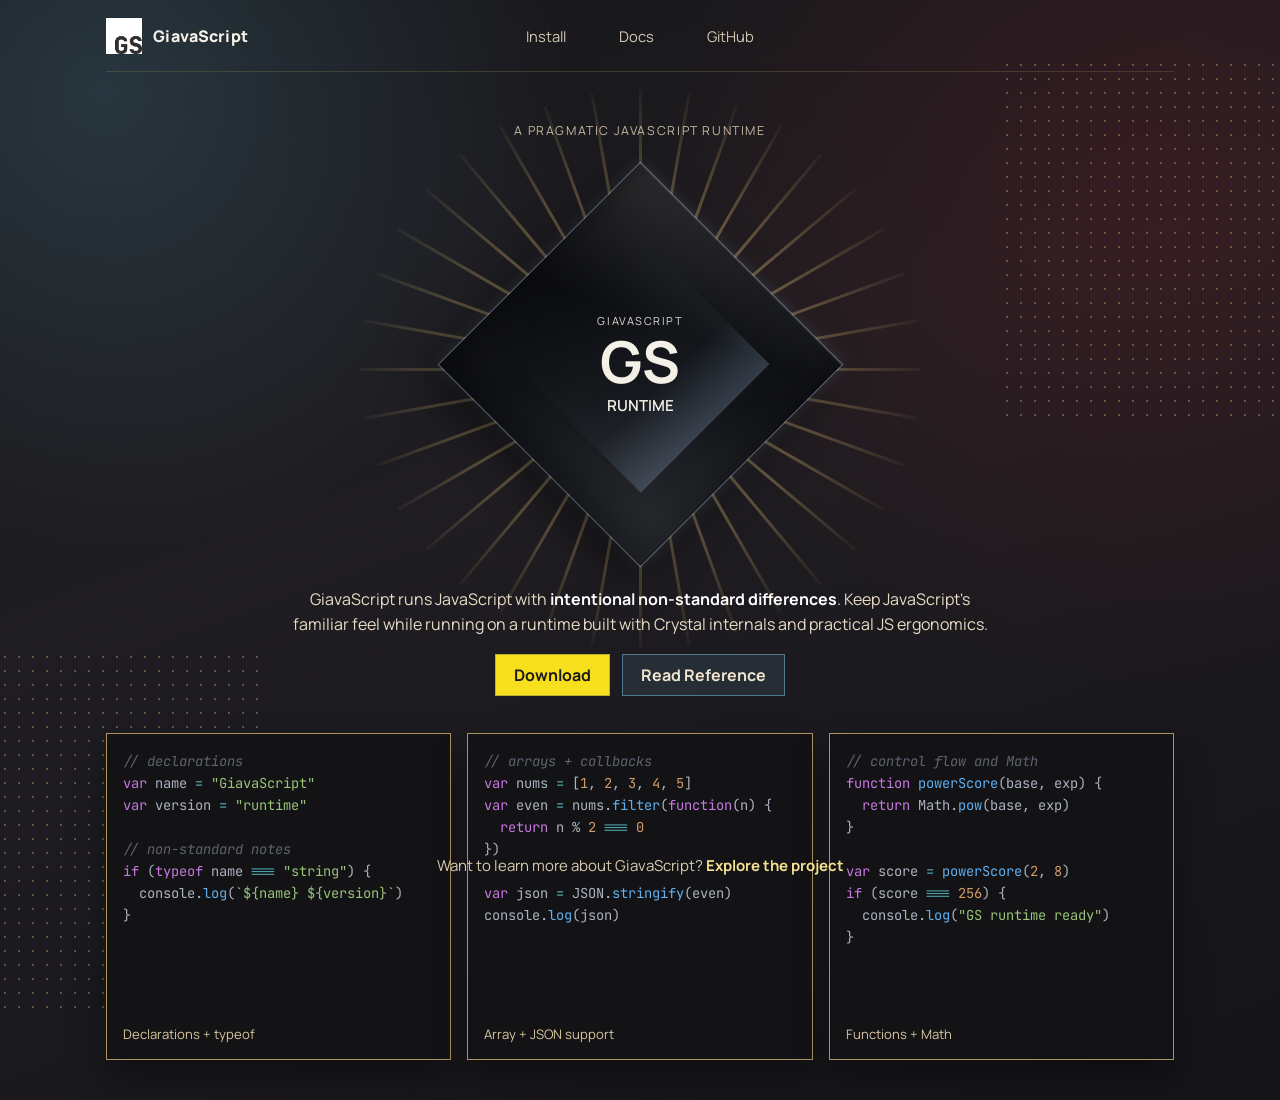
==== index.html @ 26309094 "installation page" ====
<!doctype html>
<html lang="en">

<head>
  <meta charset="UTF-8">
  <meta name="viewport" content="width=device-width, initial-scale=1.0">
  <title>GiavaScript — Run JavaScript Everywhere</title>
  <meta name="description" content="GiavaScript (GS) is a runtime for JavaScript with intentional non-standard differences.">
  <link rel="preconnect" href="https://fonts.googleapis.com">
  <link rel="preconnect" href="https://fonts.gstatic.com" crossorigin>
  <link
    href="https://fonts.googleapis.com/css2?family=Manrope:wght@400;600;700;800&family=JetBrains+Mono:wght@400;600&display=swap"
    rel="stylesheet">
  <link rel="stylesheet" href="assets/css/style.css">
</head>

<body>
  <div class="wrap">
    <header class="topbar">
      <a class="brand" href="index.html" aria-label="GiavaScript home">
        <img src="assets/images/logo.png" alt="GiavaScript logo">
        <span>GiavaScript</span>
      </a>
      <nav class="nav" aria-label="Primary">
        <a href="install/">Install</a>
        <a href="https://github.com/GiavaScript/GiavaScript/blob/main/reference/REFERENCE.md" target="_blank"
          rel="noreferrer">Docs</a>
        <a href="https://github.com/GiavaScript/GiavaScript" target="_blank" rel="noreferrer">GitHub</a>
      </nav>
    </header>

    <main>
      <section class="hero">
        <div class="overline">A pragmatic JavaScript runtime</div>
        <div class="burst" aria-hidden="true">
          <div class="rays" id="rays"></div>
          <div class="core">
            <div class="core-inner">
              <small>GiavaScript</small>
              <h1>GS</h1>
              <p>RUNTIME</p>
            </div>
          </div>
        </div>

        <p class="hero-copy">
          GiavaScript runs JavaScript with <strong>intentional non-standard differences</strong>.
          Keep JavaScript's familiar feel while running on a runtime built with Crystal internals and practical JS ergonomics.
        </p>

        <div class="actions">
          <a class="btn primary" href="https://github.com/GiavaScript/GiavaScript" target="_blank"
            rel="noreferrer">Download</a>
          <a class="btn secondary" href="https://github.com/GiavaScript/GiavaScript/blob/main/reference/REFERENCE.md"
            target="_blank" rel="noreferrer">Read Reference</a>
        </div>
      </section>

      <section class="samples" aria-label="GiavaScript examples">
        <article class="card">
          <code><span class="cmt">// declarations</span>
<span class="kw">var</span> name <span class="op">=</span> <span class="str">"GiavaScript"</span>
<span class="kw">var</span> version <span class="op">=</span> <span class="str">"runtime"</span>

<span class="cmt">// non-standard notes</span>
<span class="kw">if</span> (<span class="kw">typeof</span> name <span class="op">===</span> <span class="str">"string"</span>) {
  console.<span class="fn">log</span>(<span class="str">`${name} ${version}`</span>)
}</code>
          <div class="card-footer">
            <span>Declarations + typeof</span>
          </div>
        </article>

        <article class="card">
          <code><span class="cmt">// arrays + callbacks</span>
<span class="kw">var</span> nums <span class="op">=</span> [<span class="num">1</span>, <span class="num">2</span>, <span class="num">3</span>, <span class="num">4</span>, <span class="num">5</span>]
<span class="kw">var</span> even <span class="op">=</span> nums.<span class="fn">filter</span>(<span class="kw">function</span>(n) {
  <span class="kw">return</span> n % <span class="num">2</span> <span class="op">===</span> <span class="num">0</span>
})

<span class="kw">var</span> json <span class="op">=</span> JSON.<span class="fn">stringify</span>(even)
console.<span class="fn">log</span>(json)</code>
          <div class="card-footer">
            <span>Array + JSON support</span>
          </div>
        </article>

        <article class="card">
          <code><span class="cmt">// control flow and Math</span>
<span class="kw">function</span> <span class="fn">powerScore</span>(base, exp) {
  <span class="kw">return</span> Math.<span class="fn">pow</span>(base, exp)
}

<span class="kw">var</span> score <span class="op">=</span> <span class="fn">powerScore</span>(<span class="num">2</span>, <span class="num">8</span>)
<span class="kw">if</span> (score <span class="op">===</span> <span class="num">256</span>) {
  console.<span class="fn">log</span>(<span class="str">"GS runtime ready"</span>)
}</code>
          <div class="card-footer">
            <span>Functions + Math</span>
          </div>
        </article>
      </section>

      <p class="meta">
        Want to learn more about GiavaScript? <a href="https://github.com/GiavaScript/GiavaScript" target="_blank"
          rel="noreferrer">Explore the project</a>
      </p>
    </main>
  </div>

  <script src="assets/js/home.js"></script>
</body>

</html>
---- assets/css/style.css ----
:root {
  --bg: #1d1a1a;
  --bg-soft: #2a2524;
  --panel: #131315;
  --panel-border: #c8a96a;
  --text: #f6f2e7;
  --muted: #c6b9a1;
  --ruby: #e61f2b;
  --crystal: #7ed6ff;
  --js: #f7df1e;
  --line: #c8a96a;
  --max: 1100px;
  --core-size: clamp(190px, 28vw, 285px);
  --shadow: 0 20px 55px rgba(0, 0, 0, 0.45);
}

* {
  box-sizing: border-box;
}

body {
  margin: 0;
  font-family: "Manrope", sans-serif;
  color: var(--text);
  background:
    radial-gradient(circle at 8% 8%, rgba(126, 214, 255, 0.16), transparent 30%),
    radial-gradient(circle at 90% 18%, rgba(230, 31, 43, 0.12), transparent 34%),
    linear-gradient(160deg, #161619 0%, #1f1d21 42%, #151418 100%);
  min-height: 100vh;
  overflow-x: hidden;
}

body::before,
body::after {
  content: "";
  position: fixed;
  width: 360px;
  height: 360px;
  pointer-events: none;
  opacity: 0.4;
  background-image: radial-gradient(circle, var(--line) 1.3px, transparent 1.3px);
  background-size: 14px 14px;
  z-index: -1;
}

body::before {
  top: 58px;
  right: -80px;
}

body::after {
  bottom: -110px;
  left: -100px;
}

.wrap {
  max-width: var(--max);
  margin: 0 auto;
  padding: 0 1rem 2.5rem;
}

.topbar {
  height: 72px;
  display: flex;
  align-items: center;
  justify-content: flex-start;
  position: relative;
  border-bottom: 1px solid rgba(200, 169, 106, 0.2);
}

.brand {
  display: inline-flex;
  align-items: center;
  gap: 0.7rem;
  font-weight: 800;
  letter-spacing: 0.01em;
  color: inherit;
  text-decoration: none;
}

.brand img {
  width: 36px;
  height: 36px;
  border-radius: 0;
  background: #fff;
}

.nav {
  display: flex;
  gap: 1.2rem;
  align-items: center;
  font-size: 0.92rem;
  position: absolute;
  left: 50%;
  transform: translateX(-50%);
}

.nav a {
  position: relative;
  display: inline-flex;
  align-items: center;
  height: 72px;
  padding: 0 1rem;
  border-left: 1px solid transparent;
  border-right: 1px solid transparent;
  color: #e8dcc6;
  text-decoration: none;
  opacity: 0.9;
  transition: color 0.18s ease, background 0.18s ease, border-color 0.18s ease;
}

.nav a:hover {
  color: #f3d4a0;
  background: linear-gradient(180deg, rgba(255, 255, 255, 0.025) 0%, rgba(0, 0, 0, 0.28) 100%);
  border-color: rgba(200, 169, 106, 0.15);
}

.nav a::after {
  content: "";
  position: absolute;
  left: 10px;
  right: 10px;
  bottom: 0;
  height: 2px;
  border-radius: 0;
  background: linear-gradient(90deg, rgba(200, 169, 106, 0.15), rgba(200, 169, 106, 0.92), rgba(200, 169, 106, 0.15));
  opacity: 0;
  transform: scaleX(0.55);
  transition: opacity 0.18s ease, transform 0.18s ease;
}

.nav a:hover::after,
.nav a:focus-visible::after {
  opacity: 1;
  transform: scaleX(1);
}

.nav a.active {
  color: #f8e0ad;
  border-color: rgba(200, 169, 106, 0.18);
  background: linear-gradient(180deg, rgba(255, 255, 255, 0.03) 0%, rgba(0, 0, 0, 0.24) 100%);
}

.nav a.active::after {
  opacity: 1;
  transform: scaleX(1);
}

.hero {
  text-align: center;
  padding: 3.1rem 0 0.8rem;
  position: relative;
  overflow: hidden;
}

.overline {
  letter-spacing: 0.13em;
  text-transform: uppercase;
  color: var(--muted);
  font-size: 0.77rem;
  margin-bottom: 1.35rem;
}

.burst {
  position: relative;
  width: min(730px, 100%);
  margin: 2.4rem auto 0;
  padding: 2.8rem 0 3.4rem;
  display: grid;
  place-items: center;
}

.rays {
  position: absolute;
  width: calc(var(--core-size) + 300px);
  height: calc(var(--core-size) + 300px);
  left: 50%;
  top: 50%;
  transform: translate(-50%, -50%);
  pointer-events: none;
  z-index: 1;
  animation: rays-rotate 42s linear infinite;
}

.rays i {
  position: absolute;
  left: 50%;
  top: 50%;
  width: 3px;
  height: 48%;
  border-radius: 999px;
  transform-origin: 50% 100%;
  transform: translate(-50%, -100%) rotate(var(--rot));
  background: linear-gradient(to top, rgba(200, 169, 106, 0.06) 0%, rgba(200, 169, 106, 0.82) 35%, rgba(200, 169, 106, 0.07) 100%);
  opacity: 0.74;
  animation: ray-pulse 2.8s ease-in-out infinite;
  animation-delay: var(--delay, 0ms);
}

@keyframes rays-rotate {
  from {
    transform: translate(-50%, -50%) rotate(0deg);
  }

  to {
    transform: translate(-50%, -50%) rotate(360deg);
  }
}

@keyframes ray-pulse {

  0%,
  100% {
    opacity: 0.55;
  }

  50% {
    opacity: 0.9;
  }
}

@keyframes core-heartbeat {

  0%,
  100% {
    transform: rotate(45deg) scale(1);
  }

  5% {
    transform: rotate(45deg) scale(1.045);
  }

  10% {
    transform: rotate(45deg) scale(1);
  }

  20% {
    transform: rotate(45deg) scale(1.065);
  }

  30% {
    transform: rotate(45deg) scale(1);
  }
}

.core {
  width: var(--core-size);
  height: var(--core-size);
  margin: 0;
  transform: rotate(45deg);
  border-radius: 0;
  background:
    linear-gradient(155deg, rgba(255, 255, 255, 0.16) 0%, rgba(255, 255, 255, 0) 38%),
    linear-gradient(320deg, #2f3136 0%, #111317 42%, #050608 100%);
  box-shadow:
    inset 0 1px 0 rgba(255, 255, 255, 0.15),
    inset 0 -16px 35px rgba(0, 0, 0, 0.45),
    0 16px 40px rgba(0, 0, 0, 0.52),
    0 0 18px rgba(180, 205, 235, 0.18);
  position: relative;
  z-index: 2;
  animation: core-heartbeat 3s ease-in-out infinite;
}

.core::before {
  content: "";
  position: absolute;
  inset: -1px;
  border-radius: 0;
  border: 1px solid rgba(204, 224, 248, 0.34);
}

.core::after {
  content: "";
  position: absolute;
  inset: 18% 18% 18% 18%;
  border-radius: 0;
  transform: rotate(90deg);
  background: linear-gradient(180deg, rgba(167, 197, 235, 0.24) 0%, rgba(167, 197, 235, 0.04) 34%, rgba(255, 255, 255, 0) 100%);
  filter: blur(0.4px);
  pointer-events: none;
}

.core-inner {
  position: absolute;
  inset: 0;
  transform: rotate(-45deg);
  display: grid;
  place-content: center;
  gap: 0.4rem;
  text-align: center;
}

.core small {
  letter-spacing: 0.14em;
  text-transform: uppercase;
  font-size: 0.69rem;
  opacity: 0.9;
}

.core h1 {
  margin: 0;
  font-size: clamp(2rem, 5vw, 3.6rem);
  line-height: 0.95;
}

.core p {
  margin: 0;
  font-size: 0.95rem;
  font-weight: 600;
}

.hero-copy {
  width: min(700px, 100%);
  margin: 1.6rem auto 0;
  color: #e8dcc6;
  line-height: 1.6;
}

.hero-copy strong {
  color: #fff;
}

.actions {
  margin-top: 1rem;
  display: flex;
  justify-content: center;
  gap: 0.7rem;
  flex-wrap: wrap;
}

.btn {
  border: 1px solid transparent;
  border-radius: 0;
  padding: 0.58rem 1.15rem;
  text-decoration: none;
  font-weight: 700;
  transition: transform 0.16s ease, filter 0.16s ease;
  display: inline-flex;
  align-items: center;
  gap: 0.35rem;
}

.btn:hover {
  transform: translateY(-1px);
  filter: brightness(1.04);
}

.btn.primary {
  color: #1d1a1a;
  background: var(--js);
  border-color: #bcae2f;
}

.btn.secondary {
  color: #f2e6d0;
  background: rgba(126, 214, 255, 0.1);
  border-color: rgba(126, 214, 255, 0.45);
}

.samples {
  margin-top: 1.5rem;
  display: grid;
  grid-template-columns: repeat(3, minmax(0, 1fr));
  gap: 1rem;
}

.card {
  background: var(--panel);
  border: 1px solid rgba(200, 169, 106, 0.85);
  border-radius: 0;
  padding: 1rem;
  display: flex;
  flex-direction: column;
  gap: 0.9rem;
  box-shadow: 0 18px 32px rgba(0, 0, 0, 0.35);
  opacity: 0;
  transform: translateY(10px);
  transition: opacity 0.45s ease, transform 0.45s ease;
}

.card.show {
  opacity: 1;
  transform: translateY(0);
}

.card code {
  display: block;
  white-space: pre;
  overflow-x: auto;
  font-family: "JetBrains Mono", monospace;
  font-size: 0.86rem;
  line-height: 1.6;
  color: #abb2bf;
  margin: 0;
  min-height: 260px;
}

.cmt {
  color: #5c6370;
  font-style: italic;
}

.kw {
  color: #c678dd;
}

.fn {
  color: #61afef;
}

.op {
  color: #56b6c2;
}

.str {
  color: #98c379;
}

.num {
  color: #d19a66;
}

.card-footer {
  display: flex;
  justify-content: flex-start;
  align-items: center;
  color: #d7c59f;
  font-size: 0.82rem;
}

.meta {
  position: fixed;
  left: 0;
  right: 0;
  bottom: 24px;
  z-index: 4;
  text-align: center;
  margin: 0;
  padding: 0 1rem;
  color: #d8cab0;
  font-size: 0.94rem;
}

.meta a {
  color: #f5e18e;
  text-decoration: none;
  font-weight: 700;
}

.install-wrap {
  padding-bottom: 3.2rem;
}

.install-page {
  padding: 2.4rem 0 0;
  display: grid;
  gap: 1.25rem;
}

.install-hero {
  border: 1px solid rgba(200, 169, 106, 0.32);
  border-radius: 0;
  padding: 1.6rem;
  background: linear-gradient(145deg, rgba(200, 169, 106, 0.1) 0%, rgba(12, 13, 17, 0.84) 52%);
  box-shadow: var(--shadow);
}

.install-hero h1 {
  margin: 0;
  font-size: clamp(1.9rem, 5vw, 2.8rem);
  line-height: 1.08;
}

.install-hero p {
  width: min(760px, 100%);
  margin: 0.9rem 0 0;
  color: #dfd1ba;
  line-height: 1.58;
}

.install-hero code {
  font-family: "JetBrains Mono", monospace;
  background: rgba(255, 255, 255, 0.08);
  border-radius: 0;
  padding: 0.08rem 0.35rem;
}

.channel-grid {
  display: grid;
  grid-template-columns: repeat(2, minmax(0, 1fr));
  gap: 0.9rem;
}

.channel-card {
  border: 1px solid rgba(126, 214, 255, 0.34);
  border-radius: 0;
  background: rgba(11, 14, 19, 0.85);
  padding: 1rem 1rem 0.95rem;
}

.channel-card h2 {
  margin: 0;
  font-size: 1.06rem;
}

.channel-card p {
  margin: 0.55rem 0 0;
  color: #d4c3a6;
  line-height: 1.45;
}

.channel-card span {
  margin-top: 0.8rem;
  display: inline-flex;
  padding: 0.24rem 0.65rem;
  border: 1px solid rgba(247, 223, 30, 0.5);
  border-radius: 0;
  color: #f7df1e;
  font-weight: 700;
  font-size: 0.74rem;
  letter-spacing: 0.06em;
  text-transform: uppercase;
}

.install-panel {
  border: 1px solid rgba(200, 169, 106, 0.34);
  border-radius: 0;
  padding: 1rem;
  background: linear-gradient(180deg, rgba(11, 12, 15, 0.8) 0%, rgba(18, 17, 22, 0.96) 100%);
}

.platform-tabs {
  display: flex;
  gap: 0.6rem;
  flex-wrap: wrap;
  margin-bottom: 0.9rem;
}

.platform-tab {
  border: 1px solid rgba(200, 169, 106, 0.35);
  border-radius: 0;
  padding: 0.44rem 0.9rem;
  background: rgba(255, 255, 255, 0.02);
  color: #e8dcc6;
  cursor: pointer;
  font: inherit;
  font-weight: 700;
}

.platform-tab.active {
  background: #f7df1e;
  color: #171718;
  border-color: #d2be39;
}

.platform-block {
  display: none;
}

.platform-block.active {
  display: block;
}

.platform-block h3 {
  margin: 0;
  font-size: 1.06rem;
}

.platform-block p {
  margin: 0.45rem 0 0;
  color: #d4c3a6;
}

.platform-block pre,
.verify-card pre {
  margin: 0.8rem 0 0;
  background: #090b0d;
  border: 1px solid rgba(126, 214, 255, 0.32);
  border-radius: 0;
  padding: 0.88rem;
  overflow-x: auto;
}

.platform-block code {
  font-family: "JetBrains Mono", monospace;
  font-size: 0.86rem;
  color: #d7effd;
  line-height: 1.58;
}

.verify-card code {
  font-family: "JetBrains Mono", monospace;
  font-size: 0.86rem;
  color: #abb2bf;
  line-height: 1.58;
}

.copy-btn {
  margin-top: 0.75rem;
  border: 1px solid rgba(247, 223, 30, 0.45);
  border-radius: 0;
  background: rgba(247, 223, 30, 0.12);
  color: #f5dfa6;
  font: inherit;
  font-weight: 700;
  padding: 0.38rem 0.82rem;
  cursor: pointer;
}

.verify-grid {
  display: grid;
  grid-template-columns: repeat(2, minmax(0, 1fr));
  gap: 0.9rem;
}

.verify-card {
  border: 1px solid rgba(126, 214, 255, 0.26);
  border-radius: 0;
  padding: 1rem;
  background: rgba(11, 14, 19, 0.74);
}

.verify-card h3 {
  margin: 0;
  font-size: 1rem;
}

@media (max-width: 920px) {
  .samples {
    grid-template-columns: 1fr;
  }

  .channel-grid,
  .verify-grid {
    grid-template-columns: 1fr;
  }

  .card code {
    min-height: 0;
  }
}

@media (max-width: 760px) {
  .topbar {
    height: auto;
    padding: 0.8rem 0;
    flex-wrap: wrap;
    gap: 0.7rem;
  }

  .nav {
    position: static;
    transform: none;
    width: 100%;
    justify-content: space-between;
    gap: 0.6rem;
    font-size: 0.86rem;
  }

  .nav a {
    height: auto;
    padding: 0.2rem 0.35rem;
    border-left: 0;
    border-right: 0;
  }

  .nav a::after {
    left: 0;
    right: 0;
  }

  .burst {
    margin-top: 1.3rem;
    padding-top: 1.9rem;
  }

  .hero-copy {
    font-size: 0.95rem;
  }

  .install-page {
    padding-top: 1.5rem;
    gap: 1rem;
  }

  .install-hero,
  .install-panel,
  .verify-card,
  .channel-card {
    border-radius: 0;
  }

  .meta {
    position: static;
    margin-top: 1.1rem;
    padding: 0;
  }
}
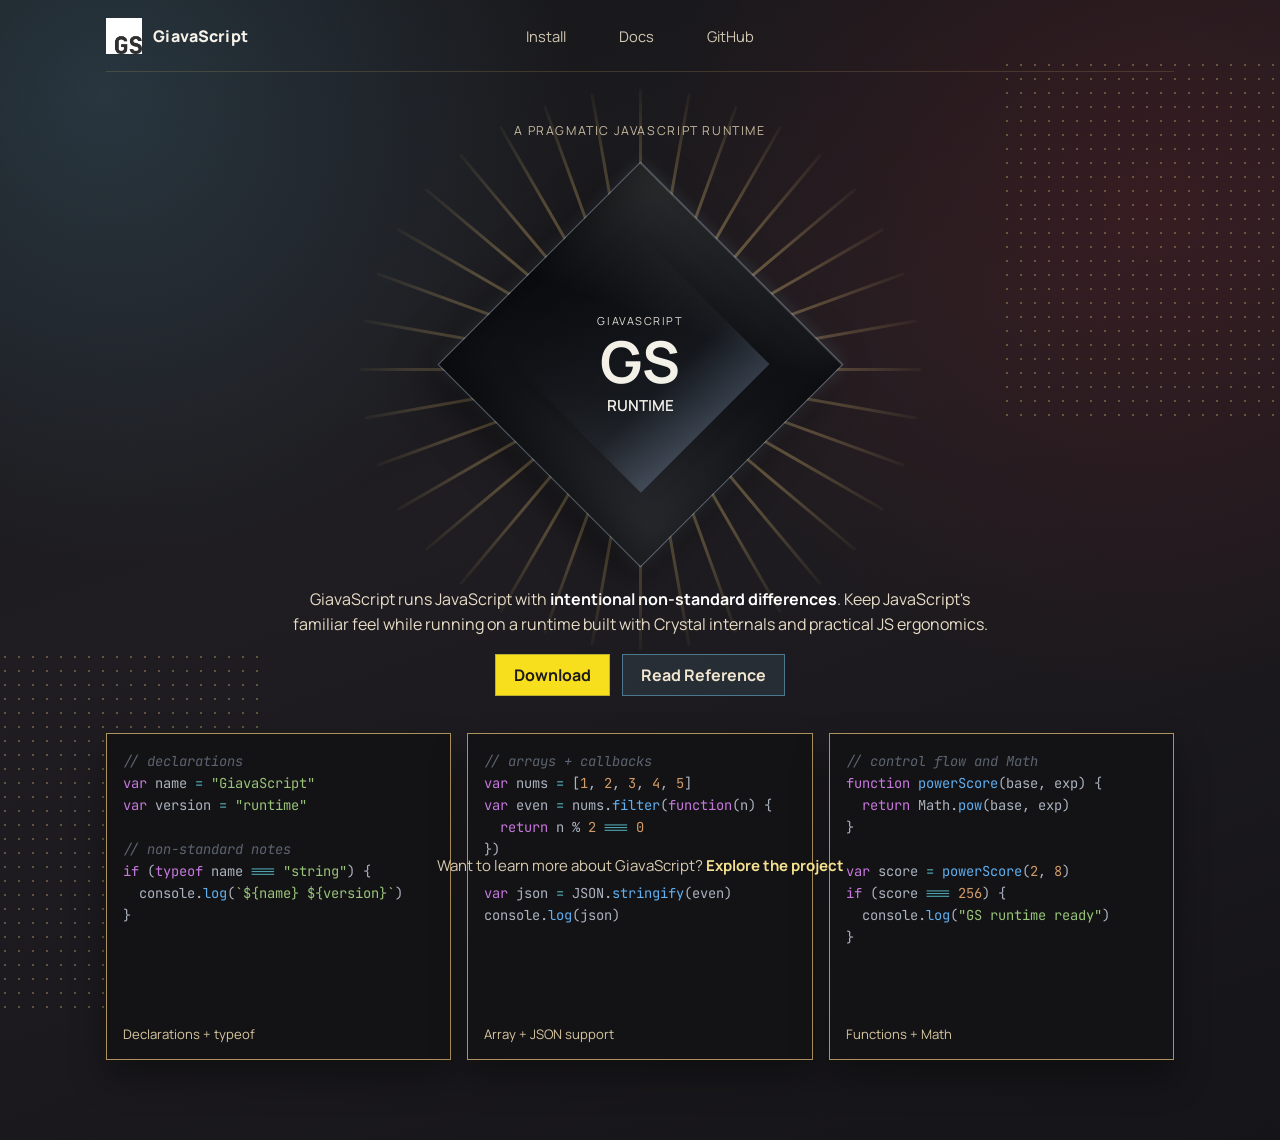
==== commit 02f3823a: "format changes" ====
--- a/index.html
+++ b/index.html
@@ -14,7 +14,7 @@
   <link rel="stylesheet" href="assets/css/style.css">
 </head>
 
-<body>
+<body class="home-body">
   <div class="wrap">
     <header class="topbar">
       <a class="brand" href="index.html" aria-label="GiavaScript home">
--- a/assets/css/style.css
+++ b/assets/css/style.css
@@ -430,16 +430,27 @@
 }
 
 .meta {
-  position: fixed;
-  left: 0;
-  right: 0;
-  bottom: 24px;
-  z-index: 4;
+  position: static;
   text-align: center;
-  margin: 0;
+  margin: 1.1rem 0 0;
   padding: 0 1rem;
   color: #d8cab0;
   font-size: 0.94rem;
+}
+
+@media (min-width: 980px) and (min-height: 900px) {
+  .home-body .wrap {
+    padding-bottom: 5rem;
+  }
+
+  .home-body .meta {
+    position: fixed;
+    left: 0;
+    right: 0;
+    bottom: 24px;
+    z-index: 4;
+    margin-top: 0;
+  }
 }
 
 .meta a {
@@ -692,8 +703,6 @@
   }
 
   .meta {
-    position: static;
-    margin-top: 1.1rem;
     padding: 0;
   }
 }
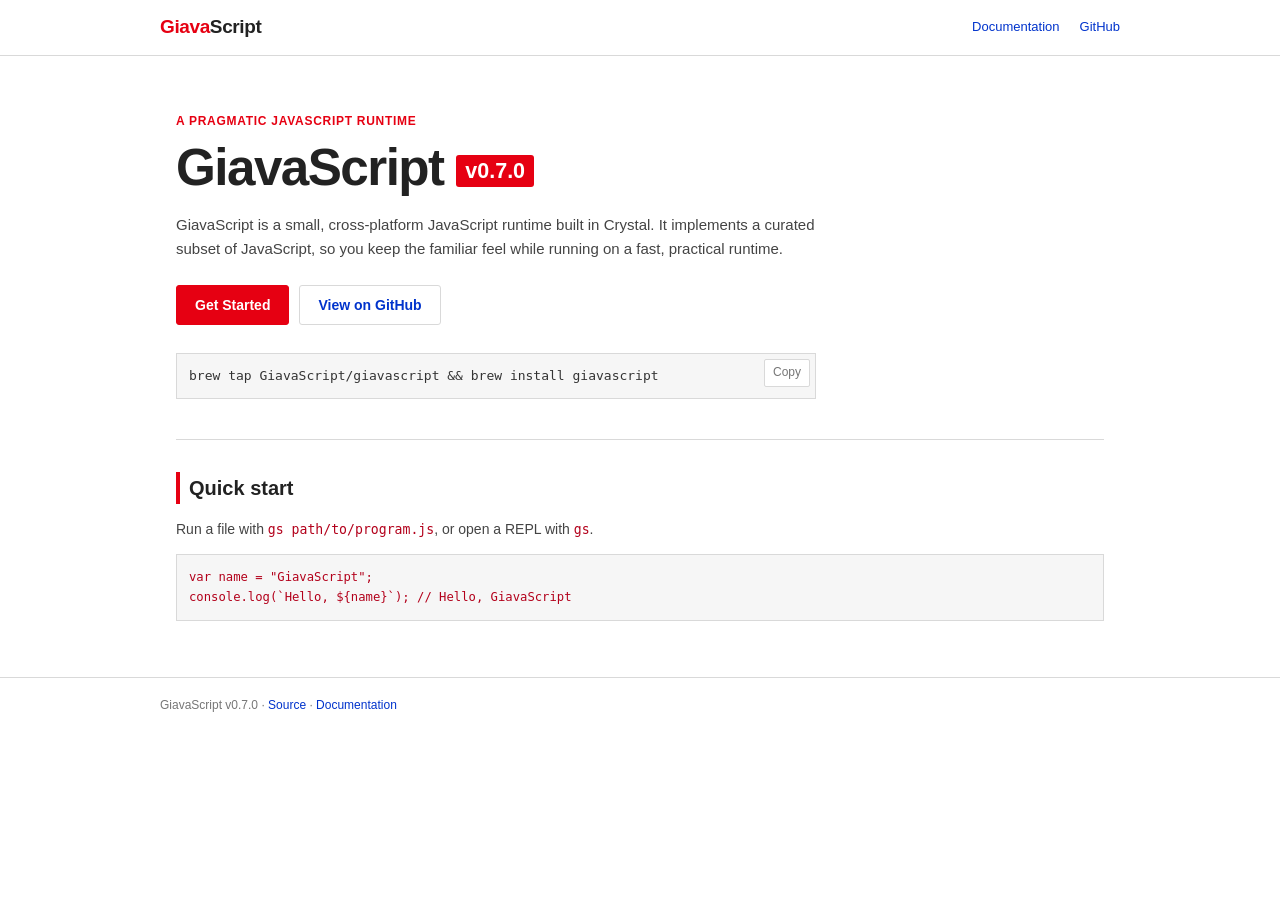
==== commit 48af156d: "rebuilding page + docs" ====
--- a/index.html
+++ b/index.html
@@ -1,114 +1,300 @@
-<!doctype html>
+<!DOCTYPE html>
 <html lang="en">
 
 <head>
-  <meta charset="UTF-8">
-  <meta name="viewport" content="width=device-width, initial-scale=1.0">
-  <title>GiavaScript — Run JavaScript Everywhere</title>
-  <meta name="description" content="GiavaScript (GS) is a runtime for JavaScript with intentional non-standard differences.">
-  <link rel="preconnect" href="https://fonts.googleapis.com">
-  <link rel="preconnect" href="https://fonts.gstatic.com" crossorigin>
-  <link
-    href="https://fonts.googleapis.com/css2?family=Manrope:wght@400;600;700;800&family=JetBrains+Mono:wght@400;600&display=swap"
-    rel="stylesheet">
-  <link rel="stylesheet" href="assets/css/style.css">
+    <meta charset="UTF-8">
+    <meta name="viewport" content="width=device-width, initial-scale=1.0">
+    <title>GiavaScript — a pragmatic JavaScript runtime</title>
+    <meta name="description" content="GiavaScript is a small, cross-platform JavaScript runtime with intentional non-standard differences.">
+    <style>
+        :root {
+            --line: #d9d9d9;
+            --muted: #767676;
+            --red: #e60012;
+            --blue: #0033cc;
+            --code: #f6f6f6;
+            --max: 960px
+        }
+
+        * {
+            box-sizing: border-box
+        }
+
+        body {
+            margin: 0;
+            background: #fff;
+            color: #222;
+            font: 14px/1.6 "Hiragino Kaku Gothic ProN", "Yu Gothic", Meiryo, -apple-system, BlinkMacSystemFont, "Segoe UI", sans-serif
+        }
+
+        a {
+            color: var(--blue);
+            text-decoration: none
+        }
+
+        a:hover {
+            text-decoration: underline
+        }
+
+        .topbar {
+            height: 56px;
+            border-bottom: 1px solid var(--line);
+            display: flex;
+            align-items: center;
+            justify-content: space-between;
+            gap: 24px;
+            padding: 0 max(16px, calc((100vw - var(--max))/2))
+        }
+
+        .brand {
+            color: var(--red);
+            font-weight: 700;
+            font-size: 19px;
+            letter-spacing: -0.02em
+        }
+
+        .brand:hover {
+            text-decoration: none
+        }
+
+        .brand b {
+            color: #222;
+            font-weight: 700
+        }
+
+        .topbar nav {
+            display: flex;
+            gap: 20px;
+            font-size: 13px
+        }
+
+        main {
+            max-width: var(--max);
+            margin: auto;
+            padding: 0 16px
+        }
+
+        .hero {
+            padding: 56px 0 40px;
+            border-bottom: 1px solid var(--line)
+        }
+
+        .eyebrow {
+            color: var(--red);
+            font-size: 12px;
+            font-weight: 700;
+            letter-spacing: .06em;
+            text-transform: uppercase
+        }
+
+        .hero h1 {
+            font-size: clamp(2rem, 6vw, 3.2rem);
+            line-height: 1.05;
+            margin: 10px 0 0;
+            letter-spacing: -0.03em
+        }
+
+        .version {
+            font-size: 0.42em;
+            font-weight: 600;
+            color: #fff;
+            background: var(--red);
+            border-radius: 3px;
+            padding: 4px 9px;
+            vertical-align: middle;
+            letter-spacing: 0
+        }
+
+        .hero-copy {
+            max-width: 640px;
+            color: #444;
+            font-size: 15px;
+            margin: 18px 0 0
+        }
+
+        .actions {
+            display: flex;
+            gap: 10px;
+            margin-top: 24px
+        }
+
+        .btn {
+            display: inline-block;
+            padding: 8px 18px;
+            border: 1px solid var(--line);
+            border-radius: 3px;
+            font-size: 14px;
+            font-weight: 600
+        }
+
+        .btn:hover {
+            text-decoration: none
+        }
+
+        .btn.primary {
+            background: var(--red);
+            border-color: var(--red);
+            color: #fff
+        }
+
+        .btn.primary:hover {
+            background: #c5000f
+        }
+
+        .btn.secondary {
+            background: #fff;
+            color: var(--blue)
+        }
+
+        .btn.secondary:hover {
+            background: #f2f6ff;
+            border-color: #b3b3b3
+        }
+
+        .install {
+            margin-top: 28px;
+            max-width: 640px;
+            position: relative
+        }
+
+        .install pre {
+            margin: 0;
+            background: var(--code);
+            border: 1px solid var(--line);
+            padding: 12px 64px 12px 12px;
+            overflow: auto;
+            font: 13px/1.5 ui-monospace, SFMono-Regular, Menlo, Consolas, monospace;
+            color: #333
+        }
+
+        .install .copy {
+            position: absolute;
+            right: 6px;
+            top: 6px;
+            background: #fff;
+            border: 1px solid var(--line);
+            color: var(--muted);
+            padding: 3px 8px;
+            cursor: pointer;
+            font: inherit;
+            font-size: 12px;
+            border-radius: 2px
+        }
+
+        .install .copy:hover {
+            color: var(--blue);
+            border-color: #b3b3b3
+        }
+
+        .quickstart {
+            padding: 32px 0 56px
+        }
+
+        .quickstart h2 {
+            font-size: 1.25rem;
+            margin: 0 0 10px;
+            padding-left: 9px;
+            border-left: 4px solid var(--red)
+        }
+
+        .quickstart p {
+            color: #444
+        }
+
+        .quickstart code {
+            color: #b3001b;
+            font-size: .94em
+        }
+
+        .quickstart pre {
+            margin: 14px 0 0;
+            background: var(--code);
+            border: 1px solid var(--line);
+            padding: 12px;
+            overflow: auto;
+            font: 13px/1.55 ui-monospace, SFMono-Regular, Menlo, Consolas, monospace;
+            color: #333
+        }
+
+        footer {
+            border-top: 1px solid var(--line);
+            padding: 18px max(16px, calc((100vw - var(--max))/2));
+            color: var(--muted);
+            font-size: 12px
+        }
+
+        footer a {
+            color: var(--blue)
+        }
+
+        @media(max-width: 600px) {
+            .topbar {
+                flex-wrap: wrap;
+                height: auto;
+                padding: 10px 16px;
+                gap: 8px
+            }
+
+            .hero {
+                padding: 36px 0 28px
+            }
+
+            .actions {
+                flex-direction: column;
+                align-items: flex-start
+            }
+        }
+    </style>
 </head>
 
-<body class="home-body">
-  <div class="wrap">
+<body>
     <header class="topbar">
-      <a class="brand" href="index.html" aria-label="GiavaScript home">
-        <img src="assets/images/logo.png" alt="GiavaScript logo">
-        <span>GiavaScript</span>
-      </a>
-      <nav class="nav" aria-label="Primary">
-        <a href="install/">Install</a>
-        <a href="https://github.com/GiavaScript/GiavaScript/blob/main/reference/REFERENCE.md" target="_blank"
-          rel="noreferrer">Docs</a>
-        <a href="https://github.com/GiavaScript/GiavaScript" target="_blank" rel="noreferrer">GitHub</a>
-      </nav>
+        <a class="brand" href="./">Giava<b>Script</b></a>
+        <nav>
+            <a href="docs/">Documentation</a>
+            <a href="https://github.com/GiavaScript/GiavaScript">GitHub</a>
+        </nav>
     </header>
 
     <main>
-      <section class="hero">
-        <div class="overline">A pragmatic JavaScript runtime</div>
-        <div class="burst" aria-hidden="true">
-          <div class="rays" id="rays"></div>
-          <div class="core">
-            <div class="core-inner">
-              <small>GiavaScript</small>
-              <h1>GS</h1>
-              <p>RUNTIME</p>
+        <section class="hero">
+            <div class="eyebrow">A pragmatic JavaScript runtime</div>
+            <h1>GiavaScript <span class="version">v0.7.0</span></h1>
+            <p class="hero-copy">
+                GiavaScript is a small, cross-platform JavaScript runtime built in Crystal.
+                It implements a curated subset of JavaScript, so you keep the familiar feel
+                while running on a fast, practical runtime.
+            </p>
+            <div class="actions">
+                <a class="btn primary" href="docs/">Get Started</a>
+                <a class="btn secondary" href="https://github.com/GiavaScript/GiavaScript">View on GitHub</a>
             </div>
-          </div>
-        </div>
-
-        <p class="hero-copy">
-          GiavaScript runs JavaScript with <strong>intentional non-standard differences</strong>.
-          Keep JavaScript's familiar feel while running on a runtime built with Crystal internals and practical JS ergonomics.
-        </p>
-
-        <div class="actions">
-          <a class="btn primary" href="https://github.com/GiavaScript/GiavaScript" target="_blank"
-            rel="noreferrer">Download</a>
-          <a class="btn secondary" href="https://github.com/GiavaScript/GiavaScript/blob/main/reference/REFERENCE.md"
-            target="_blank" rel="noreferrer">Read Reference</a>
-        </div>
-      </section>
-
-      <section class="samples" aria-label="GiavaScript examples">
-        <article class="card">
-          <code><span class="cmt">// declarations</span>
-<span class="kw">var</span> name <span class="op">=</span> <span class="str">"GiavaScript"</span>
-<span class="kw">var</span> version <span class="op">=</span> <span class="str">"runtime"</span>
-
-<span class="cmt">// non-standard notes</span>
-<span class="kw">if</span> (<span class="kw">typeof</span> name <span class="op">===</span> <span class="str">"string"</span>) {
-  console.<span class="fn">log</span>(<span class="str">`${name} ${version}`</span>)
-}</code>
-          <div class="card-footer">
-            <span>Declarations + typeof</span>
-          </div>
-        </article>
-
-        <article class="card">
-          <code><span class="cmt">// arrays + callbacks</span>
-<span class="kw">var</span> nums <span class="op">=</span> [<span class="num">1</span>, <span class="num">2</span>, <span class="num">3</span>, <span class="num">4</span>, <span class="num">5</span>]
-<span class="kw">var</span> even <span class="op">=</span> nums.<span class="fn">filter</span>(<span class="kw">function</span>(n) {
-  <span class="kw">return</span> n % <span class="num">2</span> <span class="op">===</span> <span class="num">0</span>
-})
-
-<span class="kw">var</span> json <span class="op">=</span> JSON.<span class="fn">stringify</span>(even)
-console.<span class="fn">log</span>(json)</code>
-          <div class="card-footer">
-            <span>Array + JSON support</span>
-          </div>
-        </article>
-
-        <article class="card">
-          <code><span class="cmt">// control flow and Math</span>
-<span class="kw">function</span> <span class="fn">powerScore</span>(base, exp) {
-  <span class="kw">return</span> Math.<span class="fn">pow</span>(base, exp)
-}
-
-<span class="kw">var</span> score <span class="op">=</span> <span class="fn">powerScore</span>(<span class="num">2</span>, <span class="num">8</span>)
-<span class="kw">if</span> (score <span class="op">===</span> <span class="num">256</span>) {
-  console.<span class="fn">log</span>(<span class="str">"GS runtime ready"</span>)
-}</code>
-          <div class="card-footer">
-            <span>Functions + Math</span>
-          </div>
-        </article>
-      </section>
-
-      <p class="meta">
-        Want to learn more about GiavaScript? <a href="https://github.com/GiavaScript/GiavaScript" target="_blank"
-          rel="noreferrer">Explore the project</a>
-      </p>
+            <div class="install">
+                <button class="copy" type="button">Copy</button>
+                <pre><code>brew tap GiavaScript/giavascript && brew install giavascript</code></pre>
+            </div>
+        </section>
+
+        <section class="quickstart">
+            <h2>Quick start</h2>
+            <p>Run a file with <code>gs path/to/program.js</code>, or open a REPL with <code>gs</code>.</p>
+            <pre><code>var name = "GiavaScript";
+console.log(`Hello, ${name}`); // Hello, GiavaScript</code></pre>
+        </section>
     </main>
-  </div>
-
-  <script src="assets/js/home.js"></script>
+
+    <footer>
+        GiavaScript v0.7.0 &middot; <a href="https://github.com/GiavaScript/GiavaScript">Source</a> &middot;
+        <a href="docs/">Documentation</a>
+    </footer>
+
+    <script>
+        document.querySelector(".install .copy").addEventListener("click", function () {
+            navigator.clipboard.writeText(this.parentElement.querySelector("code").textContent);
+            this.textContent = "Copied";
+            setTimeout(function (btn) { btn.textContent = "Copy"; }, 1200, this);
+        });
+    </script>
 </body>
 
 </html>
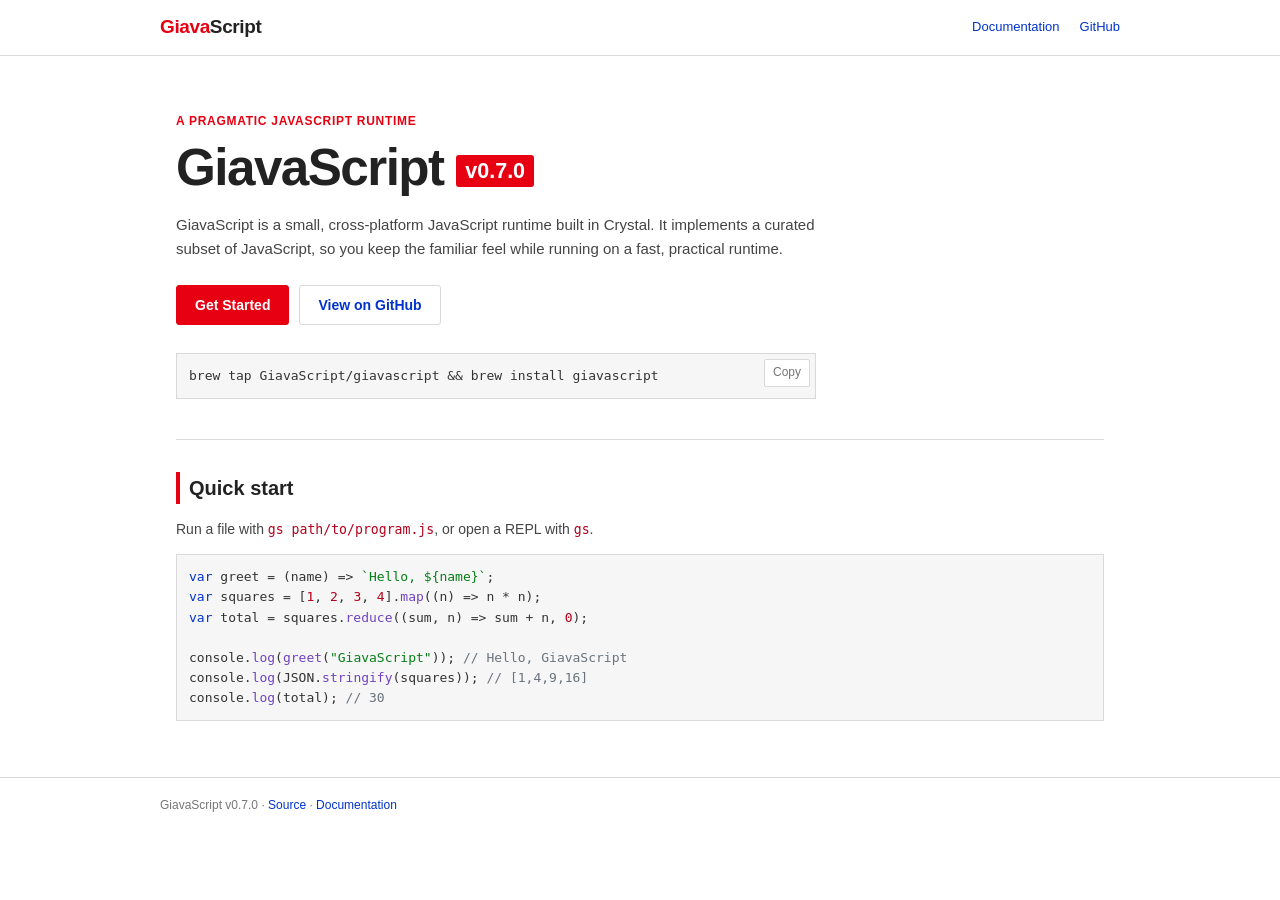
==== commit 2e4bba91: "a little bit more of style" ====
--- a/index.html
+++ b/index.html
@@ -5,7 +5,8 @@
     <meta charset="UTF-8">
     <meta name="viewport" content="width=device-width, initial-scale=1.0">
     <title>GiavaScript — a pragmatic JavaScript runtime</title>
-    <meta name="description" content="GiavaScript is a small, cross-platform JavaScript runtime with intentional non-standard differences.">
+    <meta name="description"
+        content="GiavaScript is a small, cross-platform JavaScript runtime with intentional non-standard differences.">
     <style>
         :root {
             --line: #d9d9d9;
@@ -201,7 +202,7 @@
             color: #444
         }
 
-        .quickstart code {
+        .quickstart p code {
             color: #b3001b;
             font-size: .94em
         }
@@ -214,6 +215,30 @@
             overflow: auto;
             font: 13px/1.55 ui-monospace, SFMono-Regular, Menlo, Consolas, monospace;
             color: #333
+        }
+
+        pre code {
+            color: #333
+        }
+
+        .string {
+            color: #067d17
+        }
+
+        .comment {
+            color: #6a737d
+        }
+
+        .keyword {
+            color: #0033cc
+        }
+
+        .number {
+            color: #b3001b
+        }
+
+        .func {
+            color: #6f42c1
         }
 
         footer {
@@ -278,8 +303,13 @@
         <section class="quickstart">
             <h2>Quick start</h2>
             <p>Run a file with <code>gs path/to/program.js</code>, or open a REPL with <code>gs</code>.</p>
-            <pre><code>var name = "GiavaScript";
-console.log(`Hello, ${name}`); // Hello, GiavaScript</code></pre>
+            <pre><code>var greet = (name) => `Hello, ${name}`;
+var squares = [1, 2, 3, 4].map((n) => n * n);
+var total = squares.reduce((sum, n) => sum + n, 0);
+
+console.log(greet("GiavaScript")); // Hello, GiavaScript
+console.log(JSON.stringify(squares)); // [1,4,9,16]
+console.log(total); // 30</code></pre>
         </section>
     </main>
 
@@ -289,12 +319,33 @@
     </footer>
 
     <script>
-        document.querySelector(".install .copy").addEventListener("click", function () {
-            navigator.clipboard.writeText(this.parentElement.querySelector("code").textContent);
-            this.textContent = "Copied";
-            setTimeout(function (btn) { btn.textContent = "Copy"; }, 1200, this);
+        var tokenPattern = /("(?:[^"\\]|\\.)*"|'(?:[^'\\]|\\.)*'|`(?:[^`\\]|\\.)*`)|(\/\/[^\n]*)|\b(var|function|return|if|else|for|of|in|switch|case|break|default|new|typeof|throw|try|catch|finally)\b|\b(\d+(?:\.\d+)?)\b|\b([A-Za-z_$][\w$]*)(?=\()/g;
+
+        var highlight = (source) => {
+            var escaped = source.replace(/&/g, "&amp;").replace(/</g, "&lt;").replace(/>/g, "&gt;");
+            return escaped.replace(tokenPattern, (match, string, comment, keyword, number, func) => {
+                if (string) return `<span class="string">${match}</span>`;
+                if (comment) return `<span class="comment">${match}</span>`;
+                if (keyword) return `<span class="keyword">${match}</span>`;
+                if (number) return `<span class="number">${match}</span>`;
+                return `<span class="func">${match}</span>`;
+            });
+        };
+
+        var copy = (button, timeout = 1200) => {
+            navigator.clipboard.writeText(button.parentElement.querySelector("code").textContent);
+            button.textContent = "Copied";
+            setTimeout(() => { button.textContent = "Copy"; }, timeout);
+        };
+
+        [...document.querySelectorAll("pre code")].forEach((block) => {
+            block.innerHTML = highlight(block.textContent);
+        });
+
+        [...document.querySelectorAll(".copy")].forEach((button) => {
+            button.addEventListener("click", () => copy(button));
         });
     </script>
 </body>
 
-</html>
+</html>
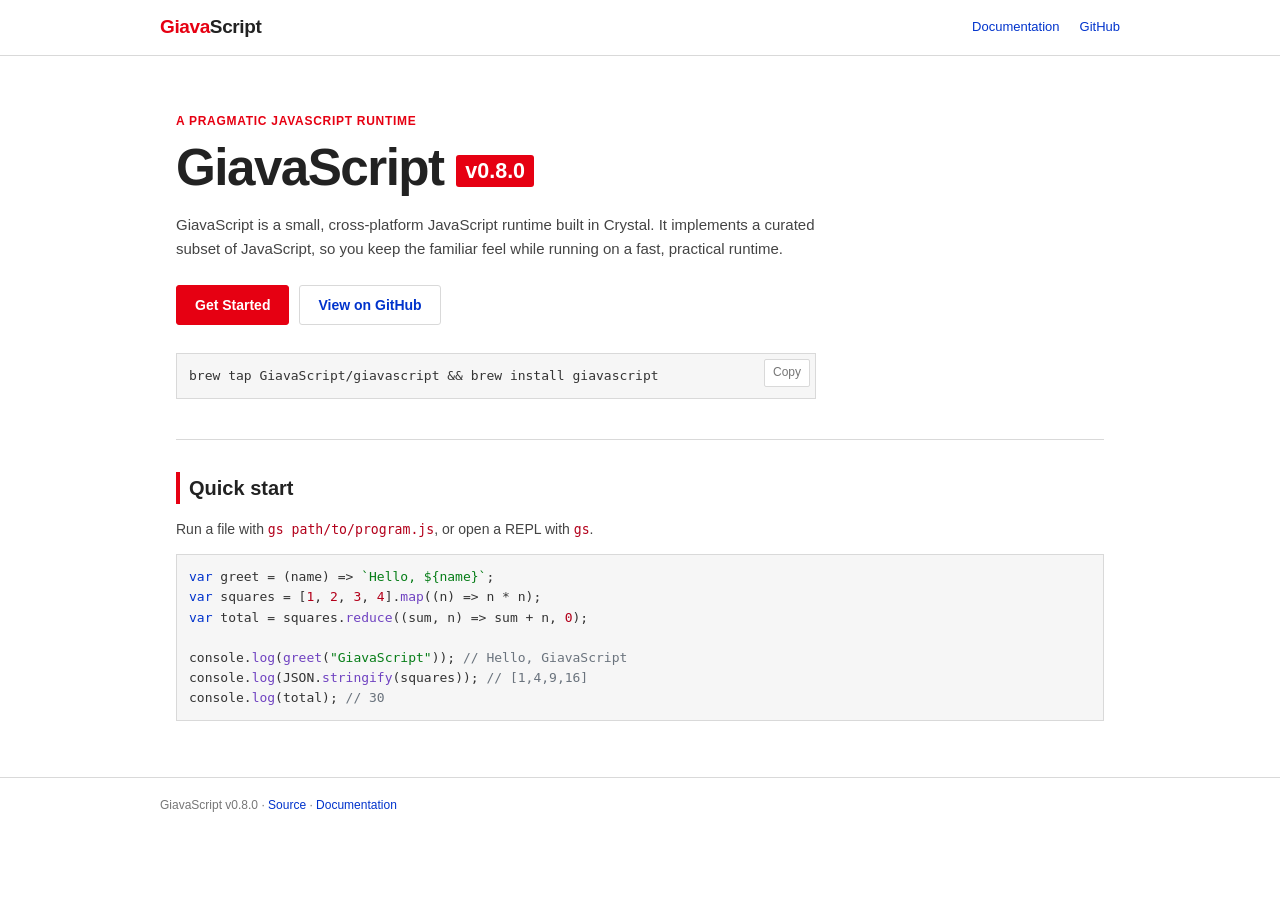
==== commit 6a7e3198: "Update site for v0.8.0 Bump the displayed version in the homepage badge and both footers, and descri" ====
--- a/index.html
+++ b/index.html
@@ -284,7 +284,7 @@
     <main>
         <section class="hero">
             <div class="eyebrow">A pragmatic JavaScript runtime</div>
-            <h1>GiavaScript <span class="version">v0.7.0</span></h1>
+            <h1>GiavaScript <span class="version">v0.8.0</span></h1>
             <p class="hero-copy">
                 GiavaScript is a small, cross-platform JavaScript runtime built in Crystal.
                 It implements a curated subset of JavaScript, so you keep the familiar feel
@@ -314,7 +314,7 @@
     </main>
 
     <footer>
-        GiavaScript v0.7.0 &middot; <a href="https://github.com/GiavaScript/GiavaScript">Source</a> &middot;
+        GiavaScript v0.8.0 &middot; <a href="https://github.com/GiavaScript/GiavaScript">Source</a> &middot;
         <a href="docs/">Documentation</a>
     </footer>
 
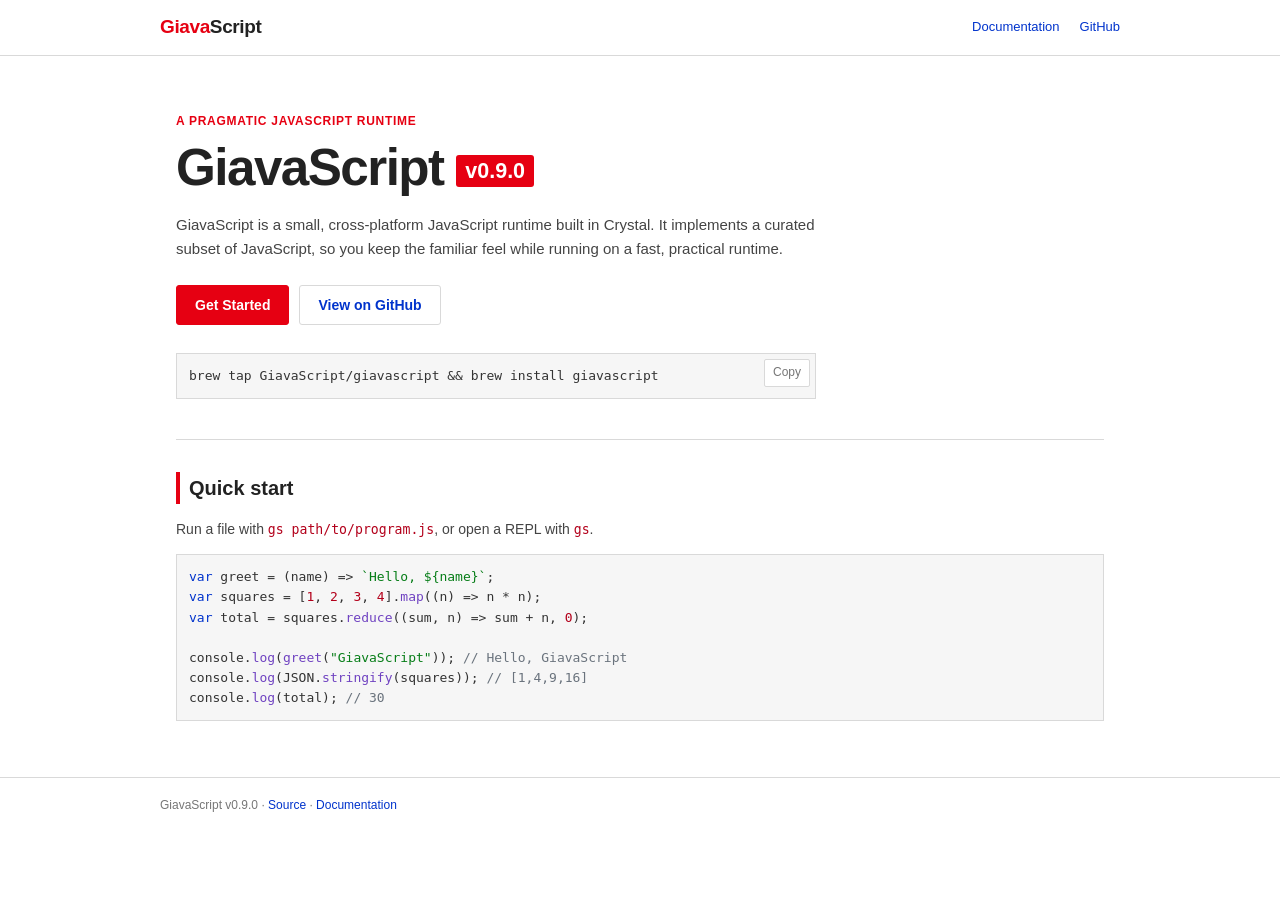
==== commit 8fbc9c54: "Bump landing page version to v0.9.0 Keep the landing page in step with the documentation footer." ====
--- a/index.html
+++ b/index.html
@@ -284,7 +284,7 @@
     <main>
         <section class="hero">
             <div class="eyebrow">A pragmatic JavaScript runtime</div>
-            <h1>GiavaScript <span class="version">v0.8.0</span></h1>
+            <h1>GiavaScript <span class="version">v0.9.0</span></h1>
             <p class="hero-copy">
                 GiavaScript is a small, cross-platform JavaScript runtime built in Crystal.
                 It implements a curated subset of JavaScript, so you keep the familiar feel
@@ -314,7 +314,7 @@
     </main>
 
     <footer>
-        GiavaScript v0.8.0 &middot; <a href="https://github.com/GiavaScript/GiavaScript">Source</a> &middot;
+        GiavaScript v0.9.0 &middot; <a href="https://github.com/GiavaScript/GiavaScript">Source</a> &middot;
         <a href="docs/">Documentation</a>
     </footer>
 
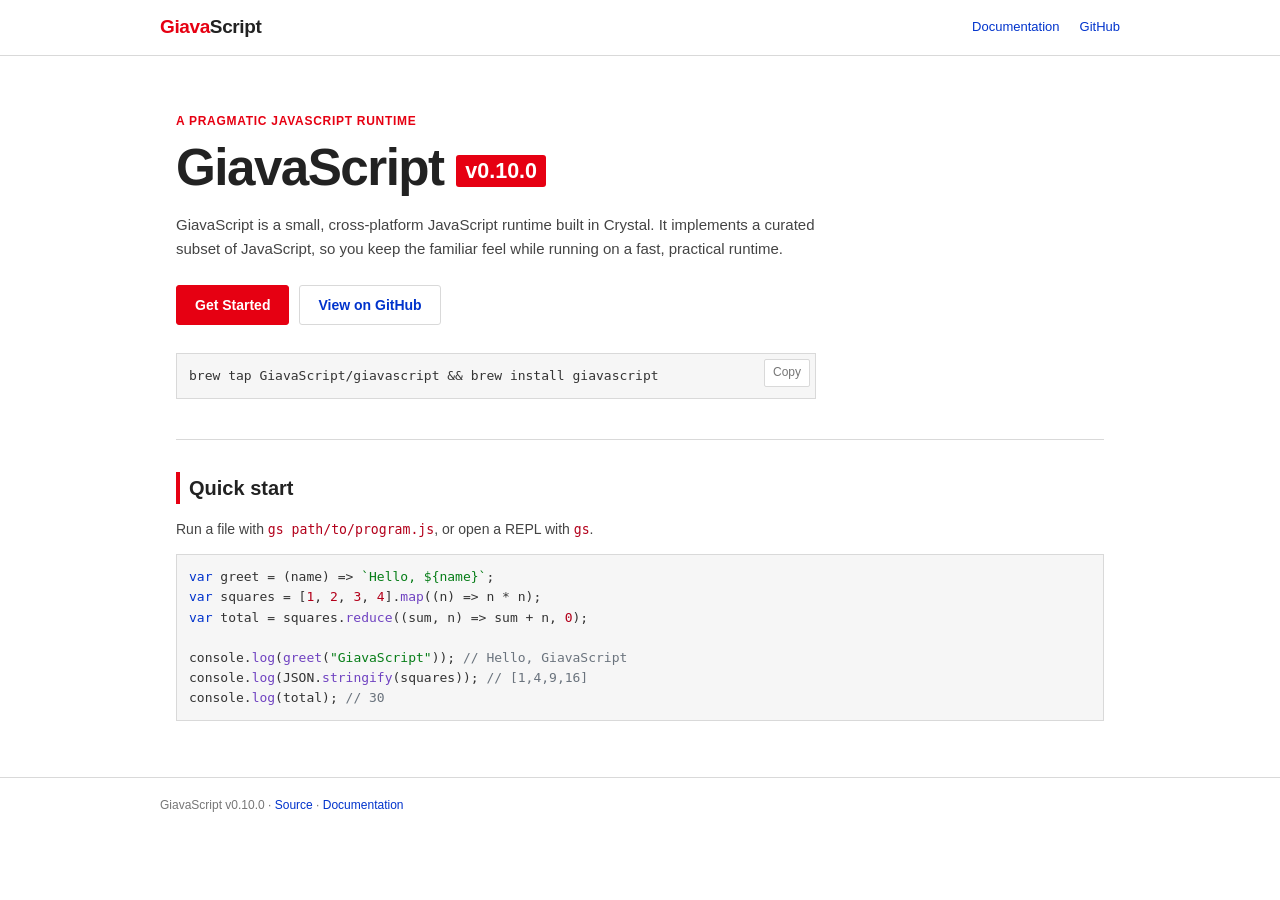
==== commit f6ea2611: "Bump site to v0.10.0" ====
--- a/index.html
+++ b/index.html
@@ -284,7 +284,7 @@
     <main>
         <section class="hero">
             <div class="eyebrow">A pragmatic JavaScript runtime</div>
-            <h1>GiavaScript <span class="version">v0.9.0</span></h1>
+            <h1>GiavaScript <span class="version">v0.10.0</span></h1>
             <p class="hero-copy">
                 GiavaScript is a small, cross-platform JavaScript runtime built in Crystal.
                 It implements a curated subset of JavaScript, so you keep the familiar feel
@@ -314,7 +314,7 @@
     </main>
 
     <footer>
-        GiavaScript v0.9.0 &middot; <a href="https://github.com/GiavaScript/GiavaScript">Source</a> &middot;
+        GiavaScript v0.10.0 &middot; <a href="https://github.com/GiavaScript/GiavaScript">Source</a> &middot;
         <a href="docs/">Documentation</a>
     </footer>
 
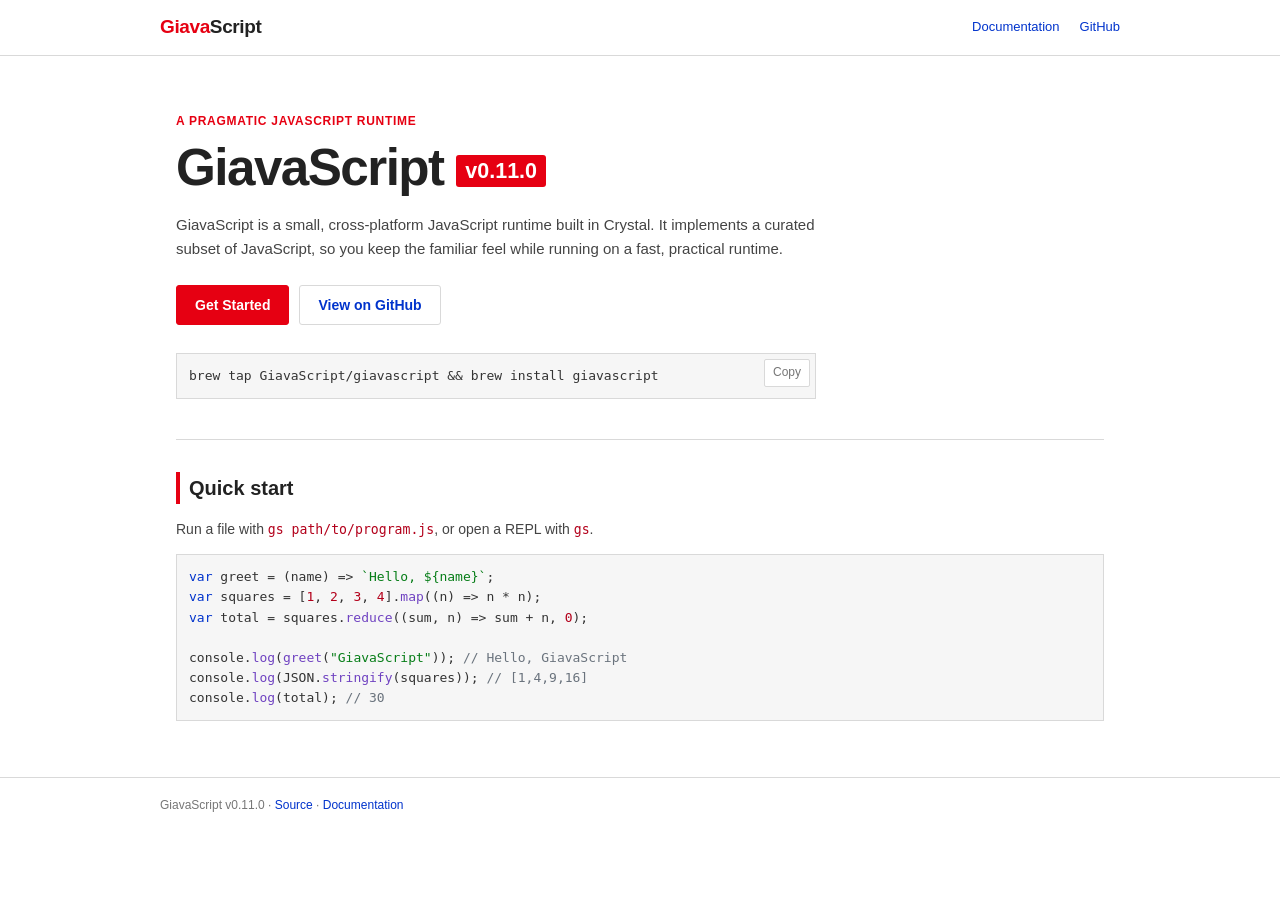
==== commit a2f513c2: "Update site for v0.11.0" ====
--- a/index.html
+++ b/index.html
@@ -284,7 +284,7 @@
     <main>
         <section class="hero">
             <div class="eyebrow">A pragmatic JavaScript runtime</div>
-            <h1>GiavaScript <span class="version">v0.10.0</span></h1>
+            <h1>GiavaScript <span class="version">v0.11.0</span></h1>
             <p class="hero-copy">
                 GiavaScript is a small, cross-platform JavaScript runtime built in Crystal.
                 It implements a curated subset of JavaScript, so you keep the familiar feel
@@ -314,7 +314,7 @@
     </main>
 
     <footer>
-        GiavaScript v0.10.0 &middot; <a href="https://github.com/GiavaScript/GiavaScript">Source</a> &middot;
+        GiavaScript v0.11.0 &middot; <a href="https://github.com/GiavaScript/GiavaScript">Source</a> &middot;
         <a href="docs/">Documentation</a>
     </footer>
 
